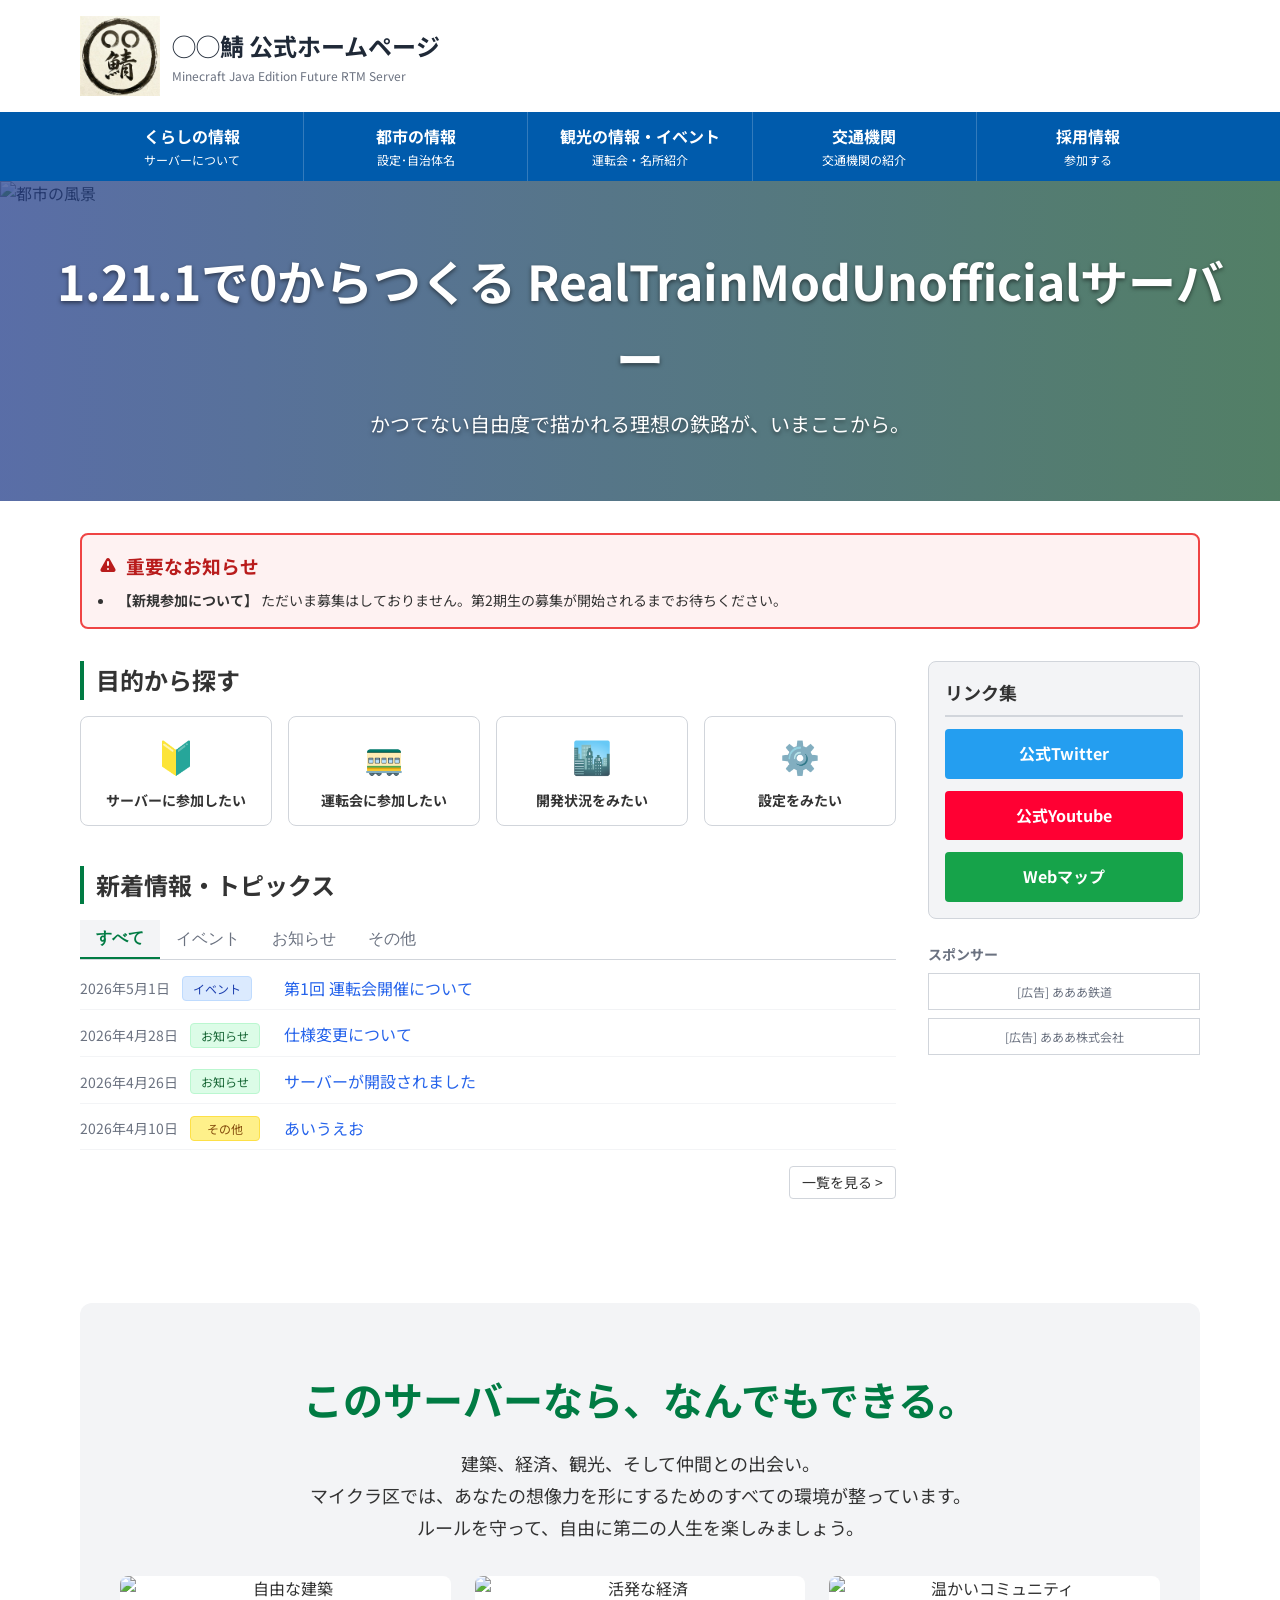
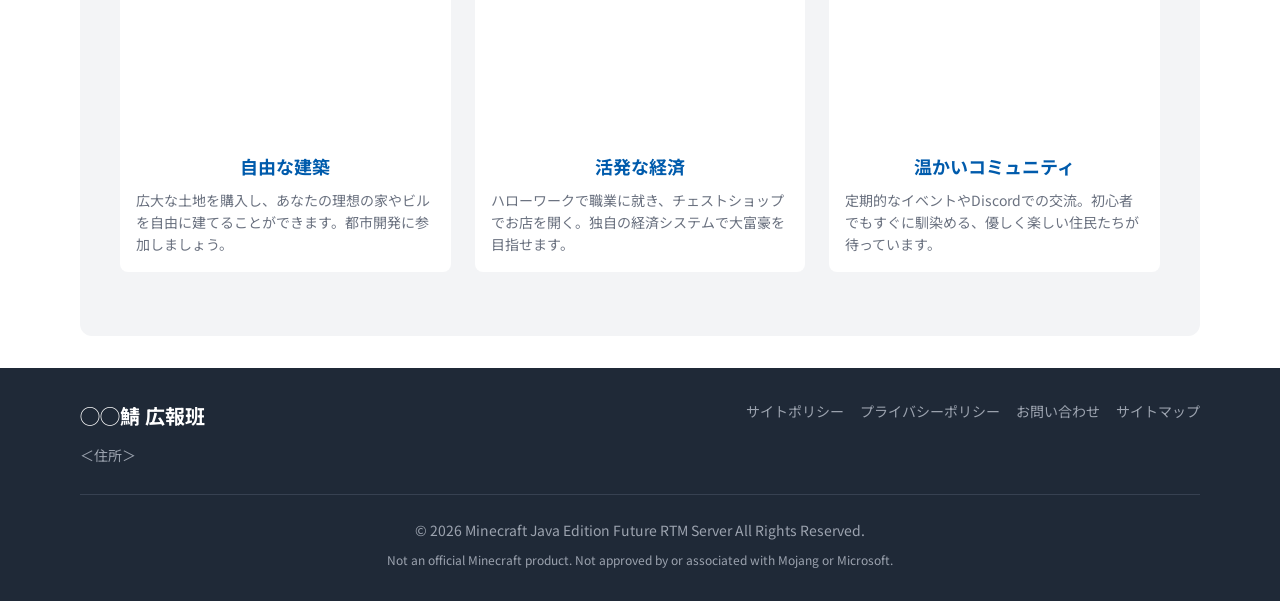
==== index.html @ 5d04a827 "テスト打ち上げ" ====
<!DOCTYPE html>

<!-- 本サイトは、Geminiにより作成されたものを大きく改変し作成しました。 -->

<html lang="ja">
    <head prefix="og: https://ogp.me/ns#">
        <meta charset="utf-8">

        <title>◯◯鯖 公式ホームページ</title>
        <meta name="author" content="◯◯鯖 広報班">
        <meta name="description" content="1.21.1で0からつくる、理想の鉄路。">
        <meta name="viewport" content="width=device-width, initial-scale=1, shrink-to-fit=no">
        <link rel="icon" href="img/favicon.jpg">

        <meta property="og:title" content="◯◯鯖 公式ホームページ">
        <meta property="og:description" content="1.21.1で0からつくる、理想の鉄路。">
        <meta property="og:url" content=""/>
        <meta property="og:image" content="/img/ogp.png">
        <meta property="og:type" content="website">
        <meta property="og:site_name" content="◯◯鯖 公式ホームページ">
        <meta name="twitter:card" content="summary_large_image">
        <meta name="twitter:site" content="@FutureRTMServer">
        
        <link rel="stylesheet" href="style.css">
        <link rel="preconnect" href="https://fonts.googleapis.com">
        <link rel="preconnect" href="https://fonts.gstatic.com" crossorigin>
        <link href="https://fonts.googleapis.com/css2?family=Noto+Sans+JP:wght@100..900&family=Noto+Sans:wght@500&family=Noto+Serif+JP:wght@200..900&family=Roboto:ital,wght@0,100..900;1,100..900&display=swap" rel="stylesheet">
    </head>

    <body>
        <header class="main-header">
            <div class="container main-header__inner">
                <div class="logo-area">
                    <img src="img/favicon.jpg">
                    <div class="logo-text">
                        <h1>◯◯鯖 公式ホームページ</h1>
                        <p>Minecraft Java Edition Future RTM Server</p>
                    </div>
                </div>
            </div>
        </header>

        <nav class="global-nav">
            <div class="container">
                <div class="mobile-menu-toggle" id="mobile-menu-btn">
                    <span>メニュー</span>
                    <svg class="menu-icon" xmlns="http://www.w3.org/2000/svg" fill="none" viewBox="0 0 24 24" stroke="currentColor">
                        <path stroke-linecap="round" stroke-linejoin="round" stroke-width="2" d="M4 6h16M4 12h16M4 18h16" />
                    </svg>
                </div>
                
                <ul class="nav-list" id="nav-menu">
                    <li class="nav-item">
                        <a href="#" class="nav-link">
                            くらしの情報
                            <span class="nav-subtext">サーバーについて</span>
                        </a>
                        <div class="dropdown-menu">
                            <a href="#">サーバーについて</a>
                            <a href="#">ルール・規約</a>
                        </div>
                    </li>

                    <li class="nav-item">
                        <a href="#" class="nav-link">
                            都市の情報
                            <span class="nav-subtext">設定･自治体名</span>
                        </a>
                        <div class="dropdown-menu">
                            <a href="#">都市情報</a>
                            <a href="#">自治体情報</a>
                        </div>
                    </li>

                    <li class="nav-item">
                        <a href="#" class="nav-link">
                            観光の情報・イベント
                            <span class="nav-subtext">運転会・名所紹介</span>
                        </a>
                        <div class="dropdown-menu">
                            <a href="#">運転会について</a>
                            <a href="#">名所紹介</a>
                        </div>
                    </li>

                    <li class="nav-item">
                        <a href="#" class="nav-link">
                            交通機関
                            <span class="nav-subtext">交通機関の紹介</span>
                        </a>
                        <div class="dropdown-menu">
                            <a href="#">～～鉄道</a>
                            <a href="#">～～バス</a>
                        </div>
                    </li>

                    <li class="nav-item">
                        <a href="#" class="nav-link">
                            採用情報
                            <span class="nav-subtext">参加する</span>
                        </a>
                        <div class="dropdown-menu">
                            <a href="#">参加条件・方法</a>
                            <a href="#">メンバー紹介</a>
                        </div>
                    </li>
                </ul>
            </div>
        </nav>

        <div class="hero">
            <div class="hero-overlay"></div>
            <img src="https://picsum.photos/1200/400?city" alt="都市の風景" class="hero-img">
            <div class="hero-content">
                <h2>1.21.1で0からつくる RealTrainModUnofficialサーバー</h2>
                <p>かつてない自由度で描かれる理想の鉄路が、いまここから。</p>
            </div>
        </div>

        <main class="main-content container">
            
            <div class="alert-box">
                <h3 class="alert-title">
                    <svg xmlns="http://www.w3.org/2000/svg" viewBox="0 0 20 20" fill="currentColor">
                        <path fill-rule="evenodd" d="M8.257 3.099c.765-1.36 2.722-1.36 3.486 0l5.58 9.92c.75 1.334-.213 2.98-1.742 2.98H4.42c-1.53 0-2.493-1.646-1.743-2.98l5.58-9.92zM11 13a1 1 0 11-2 0 1 1 0 012 0zm-1-8a1 1 0 00-1 1v3a1 1 0 002 0V6a1 1 0 00-1-1z" clip-rule="evenodd" />
                    </svg>
                    重要なお知らせ
                </h3>
                <ul class="alert-list">
                    <li><strong>【新規参加について】</strong> ただいま募集はしておりません。第2期生の募集が開始されるまでお待ちください。</li>
                </ul>
            </div>

            <div class="layout-grid">
                <div class="main-column">
                    
                    <h2 class="section-title">目的から探す</h2>
                    <div class="purpose-grid">
                        <a href="#" class="purpose-card hover-lift">
                            <span class="purpose-icon">🔰</span>
                            <span class="purpose-text">サーバーに参加したい</span>
                        </a>
                        <a href="#" class="purpose-card hover-lift">
                            <span class="purpose-icon">🚃</span>
                            <span class="purpose-text">運転会に参加したい</span>
                        </a>
                        <a href="#" class="purpose-card hover-lift">
                            <span class="purpose-icon">🏙️</span>
                            <span class="purpose-text">開発状況をみたい</span>
                        </a>
                        <a href="#" class="purpose-card hover-lift">
                            <span class="purpose-icon">⚙️</span>
                            <span class="purpose-text">設定をみたい</span>
                        </a>
                    </div>

                    <div class="news-section">
                        <h2 class="section-title">新着情報・トピックス</h2>
                        
                        <div class="tab-buttons">
                            <button class="tab-btn is-active filter-tab" data-target="all">すべて</button>
                            <button class="tab-btn filter-tab" data-target="event">イベント</button>
                            <button class="tab-btn filter-tab" data-target="notice">お知らせ</button>
                            <button class="tab-btn filter-tab" data-target="other">その他</button>
                        </div>
                        
                        <ul class="news-list" id="news-list">
                            <li class="news-item" data-category="event">
                                <div class="news-meta">
                                    <span class="news-date">2026年5月1日</span>
                                    <span class="news-badge badge-event">イベント</span>
                                </div>
                                <a href="#" class="news-link">第1回 運転会開催について</a>
                            </li>
                            <li class="news-item" data-category="notice">
                                <div class="news-meta">
                                    <span class="news-date">2026年4月28日</span>
                                    <span class="news-badge badge-notice">お知らせ</span>
                                </div>
                                <a href="#" class="news-link">仕様変更について</a>
                            </li>
                            <li class="news-item" data-category="notice">
                                <div class="news-meta">
                                    <span class="news-date">2026年4月26日</span>
                                    <span class="news-badge badge-notice">お知らせ</span>
                                </div>
                                <a href="#" class="news-link">サーバーが開設されました</a>
                            </li>
                            <li class="news-item" data-category="other">
                                <div class="news-meta">
                                    <span class="news-date">2026年4月10日</span>
                                    <span class="news-badge badge-other">その他</span>
                                </div>
                                <a href="#" class="news-link">あいうえお</a>
                            </li>
                        </ul>
                        <div class="news-more">
                            <a href="#" class="news-more-link">一覧を見る ></a>
                        </div>
                    </div>
                </div>

                <div class="side-column">
                    <div class="widget">
                        <h3 class="widget-title">リンク集</h3>
                        <div class="banner-list">
                            <a href="#" class="banner-link banner-twitter">公式Twitter</a>
                            <a href="#" class="banner-link banner-youtube">公式Youtube</a>
                            <a href="#" class="banner-link banner-map">Webマップ</a>
                        </div>
                    </div>

                    <div class="widget" style="background: none; border: none; padding: 0;">
                        <h3 style="font-size: 0.875rem; color: var(--text-light); margin-bottom: 8px;">スポンサー</h3>
                        <div class="ad-space">
                            <div class="ad-banner">[広告] あああ鉄道</div>
                            <div class="ad-banner">[広告] あああ株式会社</div>
                        </div>
                    </div>
                </div>
            </div>

            <section class="intro-section fade-up">
                <h2 class="intro-title">このサーバーなら、なんでもできる。</h2>
                <p class="intro-desc">
                    建築、経済、観光、そして仲間との出会い。<br>
                    マイクラ区では、あなたの想像力を形にするためのすべての環境が整っています。<br>
                    ルールを守って、自由に第二の人生を楽しみましょう。
                </p>
                <div class="intro-features">
                    <div class="intro-feature-card">
                        <img src="https://picsum.photos/400/300?building" alt="自由な建築" class="intro-feature-img">
                        <div class="intro-feature-content">
                            <h3 class="intro-feature-title">自由な建築</h3>
                            <p class="intro-feature-text">広大な土地を購入し、あなたの理想の家やビルを自由に建てることができます。都市開発に参加しましょう。</p>
                        </div>
                    </div>
                    <div class="intro-feature-card">
                        <img src="https://picsum.photos/400/300?business" alt="活発な経済" class="intro-feature-img">
                        <div class="intro-feature-content">
                            <h3 class="intro-feature-title">活発な経済</h3>
                            <p class="intro-feature-text">ハローワークで職業に就き、チェストショップでお店を開く。独自の経済システムで大富豪を目指せます。</p>
                        </div>
                    </div>
                    <div class="intro-feature-card">
                        <img src="https://picsum.photos/400/300?people" alt="温かいコミュニティ" class="intro-feature-img">
                        <div class="intro-feature-content">
                            <h3 class="intro-feature-title">温かいコミュニティ</h3>
                            <p class="intro-feature-text">定期的なイベントやDiscordでの交流。初心者でもすぐに馴染める、優しく楽しい住民たちが待っています。</p>
                        </div>
                    </div>
                </div>
            </section>
        </main>

        <footer class="site-footer">
            <div class="container">
                <div class="footer-top">
                    <div class="footer-info">
                        <div class="footer-logo">
                            <h2 style="font-size: 1.25rem;">◯◯鯖 広報班</h2>
                        </div>
                        <p>＜住所＞</p>
                    </div>
                    <div class="footer-links">
                        <a href="#">サイトポリシー</a>
                        <a href="#">プライバシーポリシー</a>
                        <a href="#">お問い合わせ</a>
                        <a href="#">サイトマップ</a>
                    </div>
                </div>
                <div class="footer-bottom">
                    <p>&copy; 2026 Minecraft Java Edition Future RTM Server All Rights Reserved.</p>
                    <p class="footer-disclaimer">Not an official Minecraft product. Not approved by or associated with Mojang or Microsoft.</p>
                </div>
            </div>
        </footer>

        <script src="script.js"></script>
    </body>
</html>
---- style.css ----
:root {
    --primary-color: #007b43;
    --primary-hover: #005c32;
    --secondary-color: #005bac;
    --secondary-hover: #004585;
    --accent-color: #f39800;
    
    --text-main: #333333;
    --text-light: #6b7280;
    --text-white: #ffffff;
    
    --bg-body: #ffffff;
    --bg-light: #f3f4f6;
    --border-color: #d1d5db;
}

* {
    margin: 0;
    padding: 0;
    box-sizing: border-box;
}

body {
    font-family: "Noto Sans JP", sans-serif;
    color: var(--text-main);
    background-color: var(--bg-body);
    line-height: 1.6;
    display: flex;
    flex-direction: column;
    min-height: 100vh;
}

a {
    text-decoration: none;
    color: inherit;
}

ul {
    list-style: none;
}

img {
    max-width: 100%;
    height: auto;
    display: block;
}

.container {
    width: 100%;
    max-width: 1200px;
    margin: 0 auto;
    padding: 0 24px; 
}

.hover-lift {
    transition: transform 0.2s ease;
}

.hover-lift:hover {
    transform: translateY(-3px);
}

.top-bar {
    background-color: var(--bg-light);
    border-bottom: 1px solid var(--border-color);
    padding: 4px 0;
    font-size: 0.875rem;
}

.top-bar .container {
    display: flex;
    justify-content: space-between;
    align-items: center;
}

.main-header {
    padding: 16px 0;
}

.main-header .container {
    display: flex;
    justify-content: space-between;
    align-items: center;
    flex-wrap: wrap;
    gap: 16px;
}

.logo-area {
    display: flex;
    align-items: center;
    gap: 12px;
}

.logo-area img {
    max-width: 80px;
}

.logo-text h1 {
    font-size: 1.5rem;
    color: #1f2937;
}

.logo-text p {
    font-size: 0.75rem;
    color: var(--text-light);
}

.global-nav {
    background-color: var(--secondary-color);
    color: white;
    position: sticky;
    top: 0;
    z-index: 50;
}

.mobile-menu-toggle {
    padding: 12px 0;
    display: flex;
    justify-content: space-between;
    align-items: center;
    cursor: pointer;
}

.menu-icon {
    width: 24px;
    height: 24px;
}

.nav-list {
    display: none;
    flex-direction: column;
    width: 100%;
}

.nav-list.is-open {
    display: flex;
}

.nav-item {
    position: relative;
    border-bottom: 1px solid rgba(255,255,255,0.2);
}

.nav-link {
    display: block;
    padding: 12px 16px;
    font-weight: bold;
    text-align: center;
    transition: background-color 0.2s;
}

.nav-link:hover {
    background-color: var(--secondary-hover);
}

.nav-subtext {
    display: block;
    font-size: 0.75rem;
    font-weight: normal;
}

.dropdown-menu {
    display: none;
    background-color: #1e3a8a;
}

.dropdown-menu a {
    display: block;
    padding: 12px 32px;
    font-size: 0.875rem;
    border-top: 1px solid rgba(255,255,255,0.1);
}

.nav-item.is-active .dropdown-menu {
    display: block;
}

.hero {
    position: relative;
    height: 250px;
    background-color: #e5e7eb;
    display: flex;
    align-items: center;
    justify-content: center;
    overflow: hidden;
}

.hero-overlay {
    position: absolute;
    top: 0; left: 0; right: 0; bottom: 0;
    background: linear-gradient(to right, rgba(30,58,138,0.7), rgba(20,83,45,0.7));
    z-index: 10;
}

.hero-img {
    position: absolute;
    top: 0; left: 0;
    width: 100%; height: 100%;
    object-fit: cover;
    filter: grayscale(30%);
}

.hero-content {
    position: relative;
    z-index: 20;
    text-align: center;
    color: white;
    padding: 0 24px;
    text-shadow: 0 2px 4px rgba(0,0,0,0.5);
}

.hero-content h2 {
    font-size: 1.75rem;
    margin-bottom: 12px;
}

.hero-content p {
    font-size: 1rem;
}

.main-content {
    flex-grow: 1;
    padding: 32px 0;
}

.layout-grid {
    display: flex;
    flex-direction: column;
    gap: 32px;
}

.main-column {
    width: 100%;
}

.side-column {
    width: 100%;
    display: flex;
    flex-direction: column;
    gap: 24px;
}

.section-title {
    font-size: 1.5rem;
    font-weight: bold;
    border-left: 4px solid var(--primary-color);
    padding-left: 12px;
    margin-bottom: 16px;
}

.alert-box {
    border: 2px solid #ef4444;
    background-color: #fef2f2;
    border-radius: 8px;
    padding: 16px;
    margin: 32px 0;
}

.alert-title {
    color: #b91c1c;
    font-weight: bold;
    display: flex;
    align-items: center;
    margin-bottom: 8px;
}
.alert-title svg {
    width: 20px;
    height: 20px;
    margin-right: 8px;
}
.alert-list {
    list-style: disc inside;
    font-size: 0.875rem;
}

.purpose-grid {
    display: grid;
    grid-template-columns: repeat(2, 1fr);
    gap: 16px;
    margin-bottom: 40px;
}

.purpose-card {
    background-color: white;
    border: 1px solid var(--border-color);
    border-radius: 8px;
    padding: 16px;
    text-align: center;
    display: flex;
    flex-direction: column;
    align-items: center;
    justify-content: center;
    height: 110px;
}

.purpose-icon {
    font-size: 2rem;
    margin-bottom: 8px;
}

.purpose-text {
    font-size: 0.875rem;
    font-weight: bold;
}

.news-section {
    margin-bottom: 40px;
}

.tab-buttons {
    display: flex;
    border-bottom: 1px solid var(--border-color);
    margin-bottom: 16px;
    overflow-x: auto;
    white-space: nowrap;
}

.tab-btn {
    background: none;
    border: none;
    padding: 8px 16px;
    color: var(--text-light);
    cursor: pointer;
    font-size: 1rem;
}

.tab-btn:hover {
    color: var(--text-main);
}

.tab-btn.is-active {
    color: var(--primary-color);
    font-weight: bold;
    border-bottom: 2px solid var(--primary-color);
    background-color: var(--bg-light);
}

.news-list {
    display: flex;
    flex-direction: column;
    gap: 12px;
}

.news-item {
    display: flex;
    flex-direction: column;
    border-bottom: 1px solid #f3f4f6;
    padding-bottom: 8px;
}

.news-meta {
    display: flex;
    align-items: center;
    margin-bottom: 4px;
}

.news-date {
    font-size: 0.875rem;
    color: var(--text-light);
    margin-right: 12px;
}

.news-badge {
    font-size: 0.75rem;
    padding: 2px 8px;
    border-radius: 4px;
    border: 1px solid;
    width: 70px;
    text-align: center;
}

.badge-event { background-color: #dbeafe; color: #1e40af; border-color: #bfdbfe; }
.badge-notice { background-color: #dcfce7; color: #166534; border-color: #bbf7d0; }
.badge-other { background-color: #fef08a; color: #854d0e; border-color: #fde047; }

.news-link {
    color: #2563eb;
}

.news-link:hover {
    text-decoration: underline;
}

.news-more {
    text-align: right;
    margin-top: 16px;
}

.news-more-link {
    display: inline-flex;
    align-items: center;
    font-size: 0.875rem;
    border: 1px solid var(--border-color);
    padding: 4px 12px;
    border-radius: 4px;
}

.widget {
    background-color: var(--bg-light);
    border: 1px solid var(--border-color);
    border-radius: 8px;
    padding: 16px;
}
.widget-title {
    font-size: 1.125rem;
    font-weight: bold;
    border-bottom: 2px solid var(--border-color);
    padding-bottom: 8px;
    margin-bottom: 12px;
}

.banner-list {
    display: flex;
    flex-direction: column;
    gap: 12px;
}

.banner-link {
    display: flex;
    align-items: center;
    justify-content: center;
    padding: 12px;
    border-radius: 4px;
    font-weight: bold;
    color: white;
    transition: opacity 0.2s;
}

.banner-link:hover { opacity: 0.8; }
.banner-twitter { background-color: #249ef0; }
.banner-map { background-color: #16a34a; }
.banner-youtube { background-color: #f03; }

.ad-space {
    display: flex;
    flex-direction: column;
    gap: 8px;
}

.ad-banner {
    background-color: white;
    border: 1px solid var(--border-color);
    padding: 8px;
    text-align: center;
    font-size: 0.75rem;
    color: var(--text-light);
}

.intro-section {
    margin-top: 64px;
    margin-bottom: 32px;
    padding: 48px 24px;
    background-color: var(--bg-light);
    border-radius: 12px;
    text-align: center;
}

.intro-title {
    font-size: 2rem;
    font-weight: bold;
    color: var(--primary-color);
    margin-bottom: 16px;
}

.intro-desc {
    font-size: 1rem;
    color: var(--text-main);
    margin-bottom: 32px;
    line-height: 1.8;
}

.intro-features {
    display: grid;
    grid-template-columns: 1fr;
    gap: 24px;
}

.intro-feature-card {
    background-color: white;
    border-radius: 8px;
    overflow: hidden;
}

.intro-feature-img {
    width: 100%;
    height: 160px;
    object-fit: cover;
}

.intro-feature-content {
    padding: 16px;
}

.intro-feature-title {
    font-size: 1.125rem;
    font-weight: bold;
    margin-bottom: 8px;
    color: var(--secondary-color);
}

.intro-feature-text {
    font-size: 0.875rem;
    color: var(--text-light);
    text-align: left;
}

.fade-up {
    opacity: 0;
    transform: translateY(40px);
    transition: opacity 0.8s ease-out, transform 0.8s ease-out;
}
.fade-up.is-visible {
    opacity: 1;
    transform: translateY(0);
}

.site-footer {
    background-color: #1f2937;
    color: white;
    padding: 32px 0;
    margin-top: auto; /* 画面下部に押しやる */
}

.footer-top {
    display: flex;
    flex-direction: column;
    gap: 24px;
    margin-bottom: 24px;
}

.footer-logo {
    display: flex;
    align-items: center;
    gap: 8px;
    margin-bottom: 12px;
}

.footer-info p {
    color: #9ca3af;
    font-size: 0.875rem;
    margin-bottom: 4px;
}

.footer-links {
    display: flex;
    flex-wrap: wrap;
    gap: 16px;
    font-size: 0.875rem;
    color: #9ca3af;
}

.footer-links a:hover {
    color: white;
}

.footer-bottom {
    border-top: 1px solid #374151;
    padding-top: 24px;
    text-align: center;
    color: #9ca3af;
    font-size: 0.875rem;
}

.footer-disclaimer {
    font-size: 0.75rem;
    margin-top: 8px;
}

@media (min-width: 768px) {
    .container {
        padding: 0 40px;
    }

    .accessibility-tools {
        display: flex;
    }

    .search-area {
        width: auto;
    }
    
    .mobile-menu-toggle {
        display: none;
    }

    .nav-list {
        display: flex;
        flex-direction: row;
    }

    .nav-item {
        flex: 1;
        border-bottom: none;
        border-right: 1px solid rgba(255,255,255,0.2);
    }

    .nav-item:last-child {
        border-right: none;
    }
    
    .dropdown-menu {
        position: absolute;
        top: 100%;
        left: 0;
        width: 220px;
        background-color: white;
        color: var(--text-main);
        border-top: 4px solid var(--primary-color);
    }

    .dropdown-menu a {
        border-top: none;
        border-bottom: 1px solid var(--border-color);
        padding: 12px 16px;
    }

    .dropdown-menu a:hover {
        background-color: var(--bg-light);
        color: var(--primary-color);
    }
    
    .nav-item:last-child .dropdown-menu {
        left: auto;
        right: 0;
    }
    
    .nav-item:hover .dropdown-menu {
        display: block;
    }
    
    .nav-item.is-active .dropdown-menu {
        display: none;
    }

    .nav-item:hover.is-active .dropdown-menu,
    .nav-item:hover .dropdown-menu {
        display: block;
    }

    .hero {
        height: 320px;
    }

    .hero-content {
        padding: 0 40px;
    }

    .hero-content h2 {
        font-size: 3rem;
    }

    .hero-content p {
        font-size: 1.25rem;
    }

    .layout-grid {
        flex-direction: row;
    }

    .main-column {
        width: 75%;
    }

    .side-column {
        width: 25%;
    }

    .purpose-grid {
        grid-template-columns: repeat(4, 1fr);
    }

    .pickup-grid {
        grid-template-columns: repeat(2, 1fr);
    }

    .news-item {
        flex-direction: row;
        align-items: center;
    }

    .news-meta {
        width: 25%;
        margin-bottom: 0;
        flex-shrink: 0;
    }

    .intro-section {
        padding: 64px 40px;
    }

    .intro-title {
        font-size: 2.5rem;
    }

    .intro-desc {
        font-size: 1.125rem;
    }

    .intro-features {
        grid-template-columns: repeat(3, 1fr);
    }
    
    .footer-top {
        flex-direction: row;
        justify-content: space-between;
    }
}
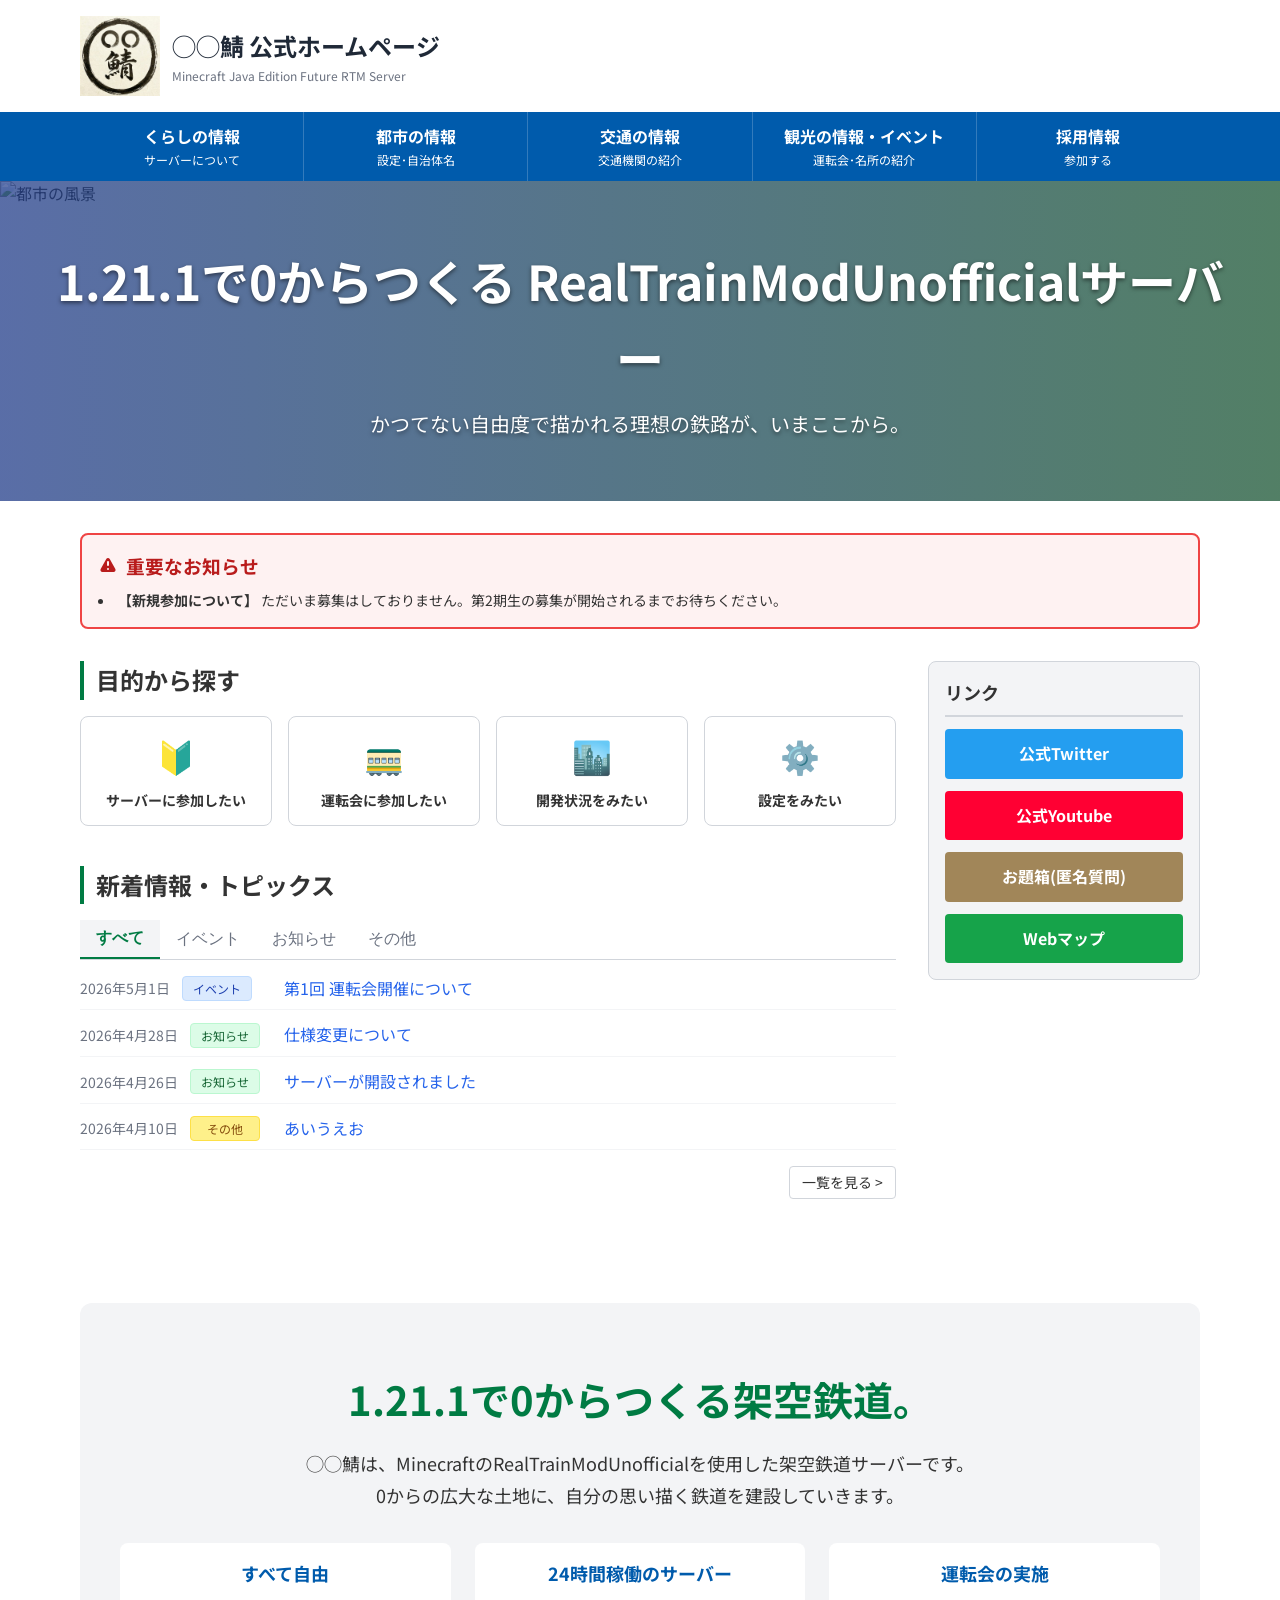
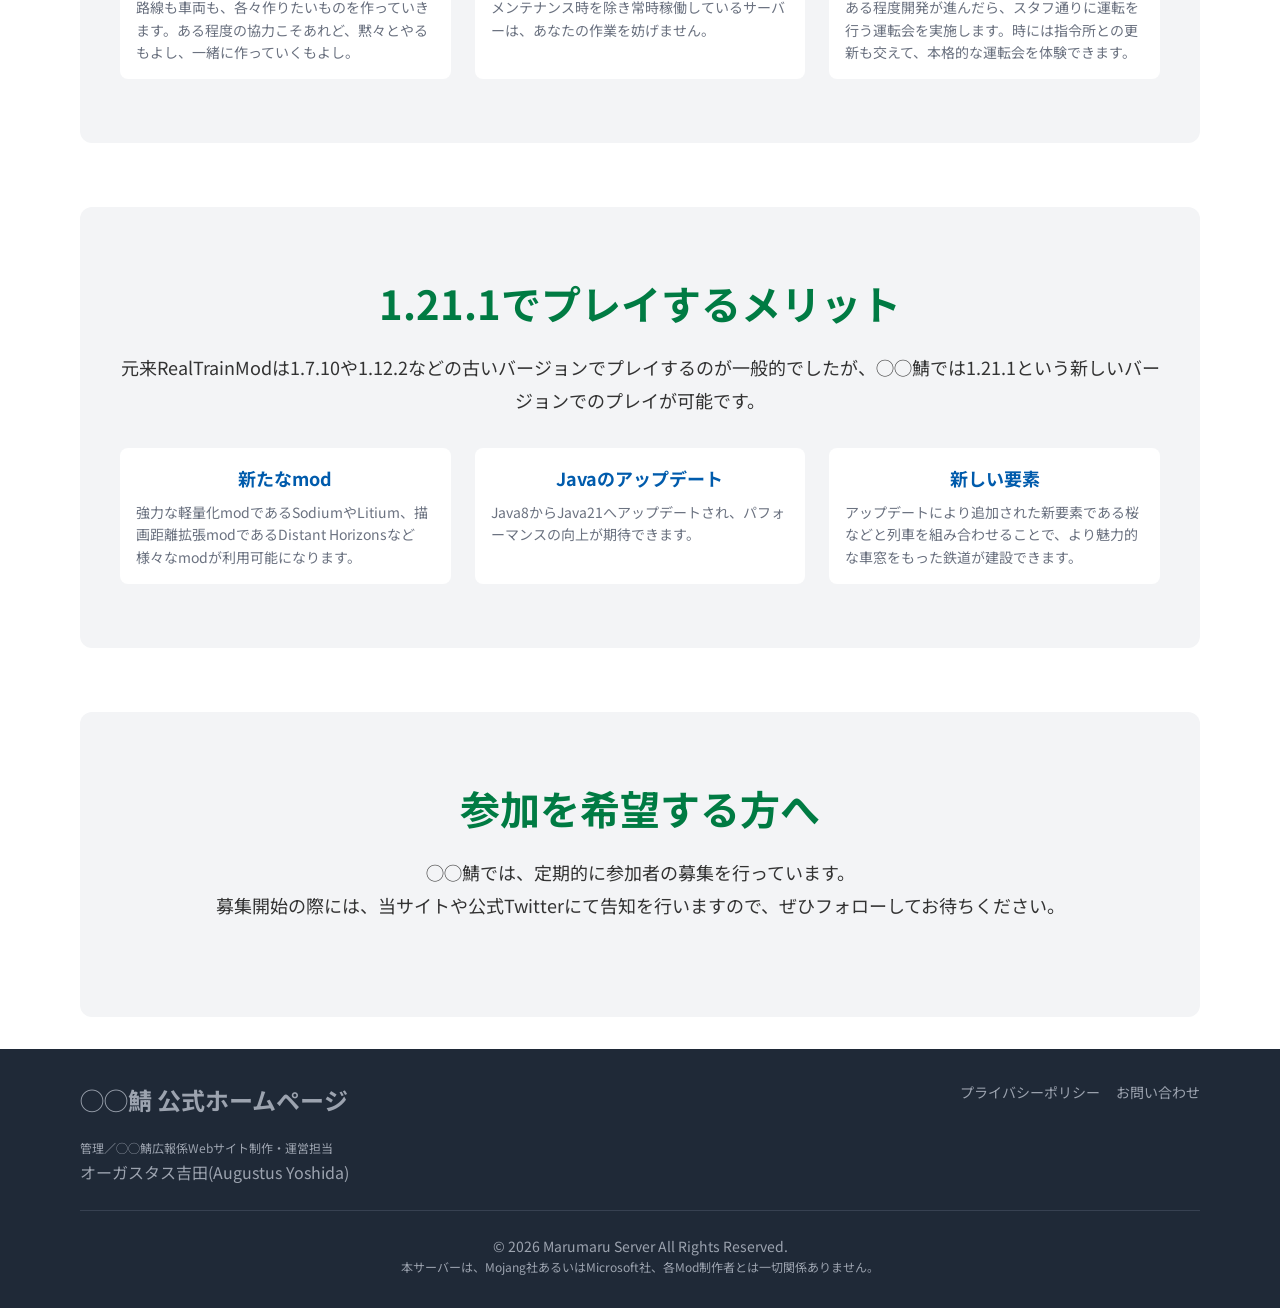
==== commit d0595b3d: "テストアップロード" ====
--- a/index.html
+++ b/index.html
@@ -6,107 +6,29 @@
     <head prefix="og: https://ogp.me/ns#">
         <meta charset="utf-8">
 
-        <title>◯◯鯖 公式ホームページ</title>
-        <meta name="author" content="◯◯鯖 広報班">
+        <title>◯◯鯖 | ホーム</title>
+        <meta name="author" content="◯◯鯖 広報係">
         <meta name="description" content="1.21.1で0からつくる、理想の鉄路。">
         <meta name="viewport" content="width=device-width, initial-scale=1, shrink-to-fit=no">
-        <link rel="icon" href="img/favicon.jpg">
+        <link rel="icon" href="/img/favicon.jpg">
 
-        <meta property="og:title" content="◯◯鯖 公式ホームページ">
+        <meta property="og:title" content="◯◯鯖 | ホーム">
         <meta property="og:description" content="1.21.1で0からつくる、理想の鉄路。">
         <meta property="og:url" content=""/>
         <meta property="og:image" content="/img/ogp.png">
         <meta property="og:type" content="website">
-        <meta property="og:site_name" content="◯◯鯖 公式ホームページ">
+        <meta property="og:site_name" content="◯◯鯖 | ホーム">
         <meta name="twitter:card" content="summary_large_image">
         <meta name="twitter:site" content="@FutureRTMServer">
         
-        <link rel="stylesheet" href="style.css">
+        <link rel="stylesheet" href="/style.css">
         <link rel="preconnect" href="https://fonts.googleapis.com">
         <link rel="preconnect" href="https://fonts.gstatic.com" crossorigin>
         <link href="https://fonts.googleapis.com/css2?family=Noto+Sans+JP:wght@100..900&family=Noto+Sans:wght@500&family=Noto+Serif+JP:wght@200..900&family=Roboto:ital,wght@0,100..900;1,100..900&display=swap" rel="stylesheet">
     </head>
 
     <body>
-        <header class="main-header">
-            <div class="container main-header__inner">
-                <div class="logo-area">
-                    <img src="img/favicon.jpg">
-                    <div class="logo-text">
-                        <h1>◯◯鯖 公式ホームページ</h1>
-                        <p>Minecraft Java Edition Future RTM Server</p>
-                    </div>
-                </div>
-            </div>
-        </header>
-
-        <nav class="global-nav">
-            <div class="container">
-                <div class="mobile-menu-toggle" id="mobile-menu-btn">
-                    <span>メニュー</span>
-                    <svg class="menu-icon" xmlns="http://www.w3.org/2000/svg" fill="none" viewBox="0 0 24 24" stroke="currentColor">
-                        <path stroke-linecap="round" stroke-linejoin="round" stroke-width="2" d="M4 6h16M4 12h16M4 18h16" />
-                    </svg>
-                </div>
-                
-                <ul class="nav-list" id="nav-menu">
-                    <li class="nav-item">
-                        <a href="#" class="nav-link">
-                            くらしの情報
-                            <span class="nav-subtext">サーバーについて</span>
-                        </a>
-                        <div class="dropdown-menu">
-                            <a href="#">サーバーについて</a>
-                            <a href="#">ルール・規約</a>
-                        </div>
-                    </li>
-
-                    <li class="nav-item">
-                        <a href="#" class="nav-link">
-                            都市の情報
-                            <span class="nav-subtext">設定･自治体名</span>
-                        </a>
-                        <div class="dropdown-menu">
-                            <a href="#">都市情報</a>
-                            <a href="#">自治体情報</a>
-                        </div>
-                    </li>
-
-                    <li class="nav-item">
-                        <a href="#" class="nav-link">
-                            観光の情報・イベント
-                            <span class="nav-subtext">運転会・名所紹介</span>
-                        </a>
-                        <div class="dropdown-menu">
-                            <a href="#">運転会について</a>
-                            <a href="#">名所紹介</a>
-                        </div>
-                    </li>
-
-                    <li class="nav-item">
-                        <a href="#" class="nav-link">
-                            交通機関
-                            <span class="nav-subtext">交通機関の紹介</span>
-                        </a>
-                        <div class="dropdown-menu">
-                            <a href="#">～～鉄道</a>
-                            <a href="#">～～バス</a>
-                        </div>
-                    </li>
-
-                    <li class="nav-item">
-                        <a href="#" class="nav-link">
-                            採用情報
-                            <span class="nav-subtext">参加する</span>
-                        </a>
-                        <div class="dropdown-menu">
-                            <a href="#">参加条件・方法</a>
-                            <a href="#">メンバー紹介</a>
-                        </div>
-                    </li>
-                </ul>
-            </div>
-        </nav>
+        <div id="header-placeholder"></div>
 
         <div class="hero">
             <div class="hero-overlay"></div>
@@ -200,82 +122,75 @@
                     </div>
                 </div>
 
-                <div class="side-column">
-                    <div class="widget">
-                        <h3 class="widget-title">リンク集</h3>
-                        <div class="banner-list">
-                            <a href="#" class="banner-link banner-twitter">公式Twitter</a>
-                            <a href="#" class="banner-link banner-youtube">公式Youtube</a>
-                            <a href="#" class="banner-link banner-map">Webマップ</a>
-                        </div>
-                    </div>
-
-                    <div class="widget" style="background: none; border: none; padding: 0;">
-                        <h3 style="font-size: 0.875rem; color: var(--text-light); margin-bottom: 8px;">スポンサー</h3>
-                        <div class="ad-space">
-                            <div class="ad-banner">[広告] あああ鉄道</div>
-                            <div class="ad-banner">[広告] あああ株式会社</div>
-                        </div>
-                    </div>
-                </div>
+                <div id="sidebar-placeholder" class="side-column"></div>
             </div>
 
             <section class="intro-section fade-up">
-                <h2 class="intro-title">このサーバーなら、なんでもできる。</h2>
-                <p class="intro-desc">
-                    建築、経済、観光、そして仲間との出会い。<br>
-                    マイクラ区では、あなたの想像力を形にするためのすべての環境が整っています。<br>
-                    ルールを守って、自由に第二の人生を楽しみましょう。
-                </p>
+                <h2 class="intro-title">1.21.1で0からつくる架空鉄道。</h2>
+                <p class="intro-desc">◯◯鯖は、MinecraftのRealTrainModUnofficialを使用した架空鉄道サーバーです。<br>0からの広大な土地に、自分の思い描く鉄道を建設していきます。</p>
                 <div class="intro-features">
                     <div class="intro-feature-card">
-                        <img src="https://picsum.photos/400/300?building" alt="自由な建築" class="intro-feature-img">
+                        <!--<img src="https://picsum.photos/400/300?building" alt="自由な建築" class="intro-feature-img">-->
                         <div class="intro-feature-content">
-                            <h3 class="intro-feature-title">自由な建築</h3>
-                            <p class="intro-feature-text">広大な土地を購入し、あなたの理想の家やビルを自由に建てることができます。都市開発に参加しましょう。</p>
+                            <h3 class="intro-feature-title">すべて自由</h3>
+                            <p class="intro-feature-text">路線も車両も、各々作りたいものを作っていきます。ある程度の協力こそあれど、黙々とやるもよし、一緒に作っていくもよし。</p>
                         </div>
                     </div>
                     <div class="intro-feature-card">
-                        <img src="https://picsum.photos/400/300?business" alt="活発な経済" class="intro-feature-img">
+                        <!--<img src="https://picsum.photos/400/300?business" alt="サーバー" class="intro-feature-img">-->
                         <div class="intro-feature-content">
-                            <h3 class="intro-feature-title">活発な経済</h3>
-                            <p class="intro-feature-text">ハローワークで職業に就き、チェストショップでお店を開く。独自の経済システムで大富豪を目指せます。</p>
+                            <h3 class="intro-feature-title">24時間稼働のサーバー</h3>
+                            <p class="intro-feature-text">メンテナンス時を除き常時稼働しているサーバーは、あなたの作業を妨げません。</p>
                         </div>
                     </div>
                     <div class="intro-feature-card">
-                        <img src="https://picsum.photos/400/300?people" alt="温かいコミュニティ" class="intro-feature-img">
+                        <!--<img src="https://picsum.photos/400/300?people" alt="運転会の様子" class="intro-feature-img">-->
                         <div class="intro-feature-content">
-                            <h3 class="intro-feature-title">温かいコミュニティ</h3>
-                            <p class="intro-feature-text">定期的なイベントやDiscordでの交流。初心者でもすぐに馴染める、優しく楽しい住民たちが待っています。</p>
+                            <h3 class="intro-feature-title">運転会の実施</h3>
+                            <p class="intro-feature-text">ある程度開発が進んだら、スタフ通りに運転を行う運転会を実施します。時には指令所との更新も交えて、本格的な運転会を体験できます。</p>
                         </div>
                     </div>
                 </div>
             </section>
+
+            <section class="intro-section fade-up">
+                <h2 class="intro-title">1.21.1でプレイするメリット</h2>
+                <p class="intro-desc">元来RealTrainModは1.7.10や1.12.2などの古いバージョンでプレイするのが一般的でしたが、◯◯鯖では1.21.1という新しいバージョンでのプレイが可能です。</p>
+                <div class="intro-features">
+                    <div class="intro-feature-card">
+                        <!--<img src="https://picsum.photos/400/300?building" alt="自由な建築" class="intro-feature-img">-->
+                        <div class="intro-feature-content">
+                            <h3 class="intro-feature-title">新たなmod</h3>
+                            <p class="intro-feature-text">強力な軽量化modであるSodiumやLitium、描画距離拡張modであるDistant Horizonsなど様々なmodが利用可能になります。
+                            </p>
+                        </div>
+                    </div>
+                    <div class="intro-feature-card">
+                        <!--<img src="https://picsum.photos/400/300?business" alt="サーバー" class="intro-feature-img">-->
+                        <div class="intro-feature-content">
+                            <h3 class="intro-feature-title">Javaのアップデート</h3>
+                            <p class="intro-feature-text">Java8からJava21へアップデートされ、パフォーマンスの向上が期待できます。</p>
+                        </div>
+                    </div>
+                    <div class="intro-feature-card">
+                        <!--<img src="https://picsum.photos/400/300?people" alt="運転会の様子" class="intro-feature-img">-->
+                        <div class="intro-feature-content">
+                            <h3 class="intro-feature-title">新しい要素</h3>
+                            <p class="intro-feature-text">アップデートにより追加された新要素である桜などと列車を組み合わせることで、より魅力的な車窓をもった鉄道が建設できます。</p>
+                        </div>
+                    </div>
+                </div>
+            </section>
+
+            <section class="intro-section fade-up">
+                <h2 class="intro-title">参加を希望する方へ</h2>
+                <p class="intro-desc">
+                    ◯◯鯖では、定期的に参加者の募集を行っています。<br>募集開始の際には、当サイトや公式Twitterにて告知を行いますので、ぜひフォローしてお待ちください。
+                </p>
+            </section>
         </main>
 
-        <footer class="site-footer">
-            <div class="container">
-                <div class="footer-top">
-                    <div class="footer-info">
-                        <div class="footer-logo">
-                            <h2 style="font-size: 1.25rem;">◯◯鯖 広報班</h2>
-                        </div>
-                        <p>＜住所＞</p>
-                    </div>
-                    <div class="footer-links">
-                        <a href="#">サイトポリシー</a>
-                        <a href="#">プライバシーポリシー</a>
-                        <a href="#">お問い合わせ</a>
-                        <a href="#">サイトマップ</a>
-                    </div>
-                </div>
-                <div class="footer-bottom">
-                    <p>&copy; 2026 Minecraft Java Edition Future RTM Server All Rights Reserved.</p>
-                    <p class="footer-disclaimer">Not an official Minecraft product. Not approved by or associated with Mojang or Microsoft.</p>
-                </div>
-            </div>
-        </footer>
-
+        <div id="footer-placeholder"></div>
         <script src="script.js"></script>
     </body>
 </html>
--- a/style.css
+++ b/style.css
@@ -430,6 +430,7 @@
 .banner-twitter { background-color: #249ef0; }
 .banner-map { background-color: #16a34a; }
 .banner-youtube { background-color: #f03; }
+.banner-odaibako { background-color: #a18659; }
 
 .ad-space {
     display: flex;
@@ -514,11 +515,11 @@
     transform: translateY(0);
 }
 
-.site-footer {
+footer {
     background-color: #1f2937;
-    color: white;
+    color: #9ca3af;;
     padding: 32px 0;
-    margin-top: auto; /* 画面下部に押しやる */
+    margin-top: auto;
 }
 
 .footer-top {
@@ -528,17 +529,8 @@
     margin-bottom: 24px;
 }
 
-.footer-logo {
-    display: flex;
-    align-items: center;
-    gap: 8px;
-    margin-bottom: 12px;
-}
-
-.footer-info p {
-    color: #9ca3af;
-    font-size: 0.875rem;
-    margin-bottom: 4px;
+.footer-info h2{
+    padding-bottom: 15px;
 }
 
 .footer-links {
@@ -563,7 +555,6 @@
 
 .footer-disclaimer {
     font-size: 0.75rem;
-    margin-top: 8px;
 }
 
 @media (min-width: 768px) {
@@ -655,14 +646,18 @@
 
     .layout-grid {
         flex-direction: row;
+        align-items: flex-start;
     }
 
     .main-column {
-        width: 75%;
+        width: auto;
+        flex: 3;
     }
 
     .side-column {
-        width: 25%;
+        width: auto;
+        flex: 1;
+        min-width: 200px;
     }
 
     .purpose-grid {
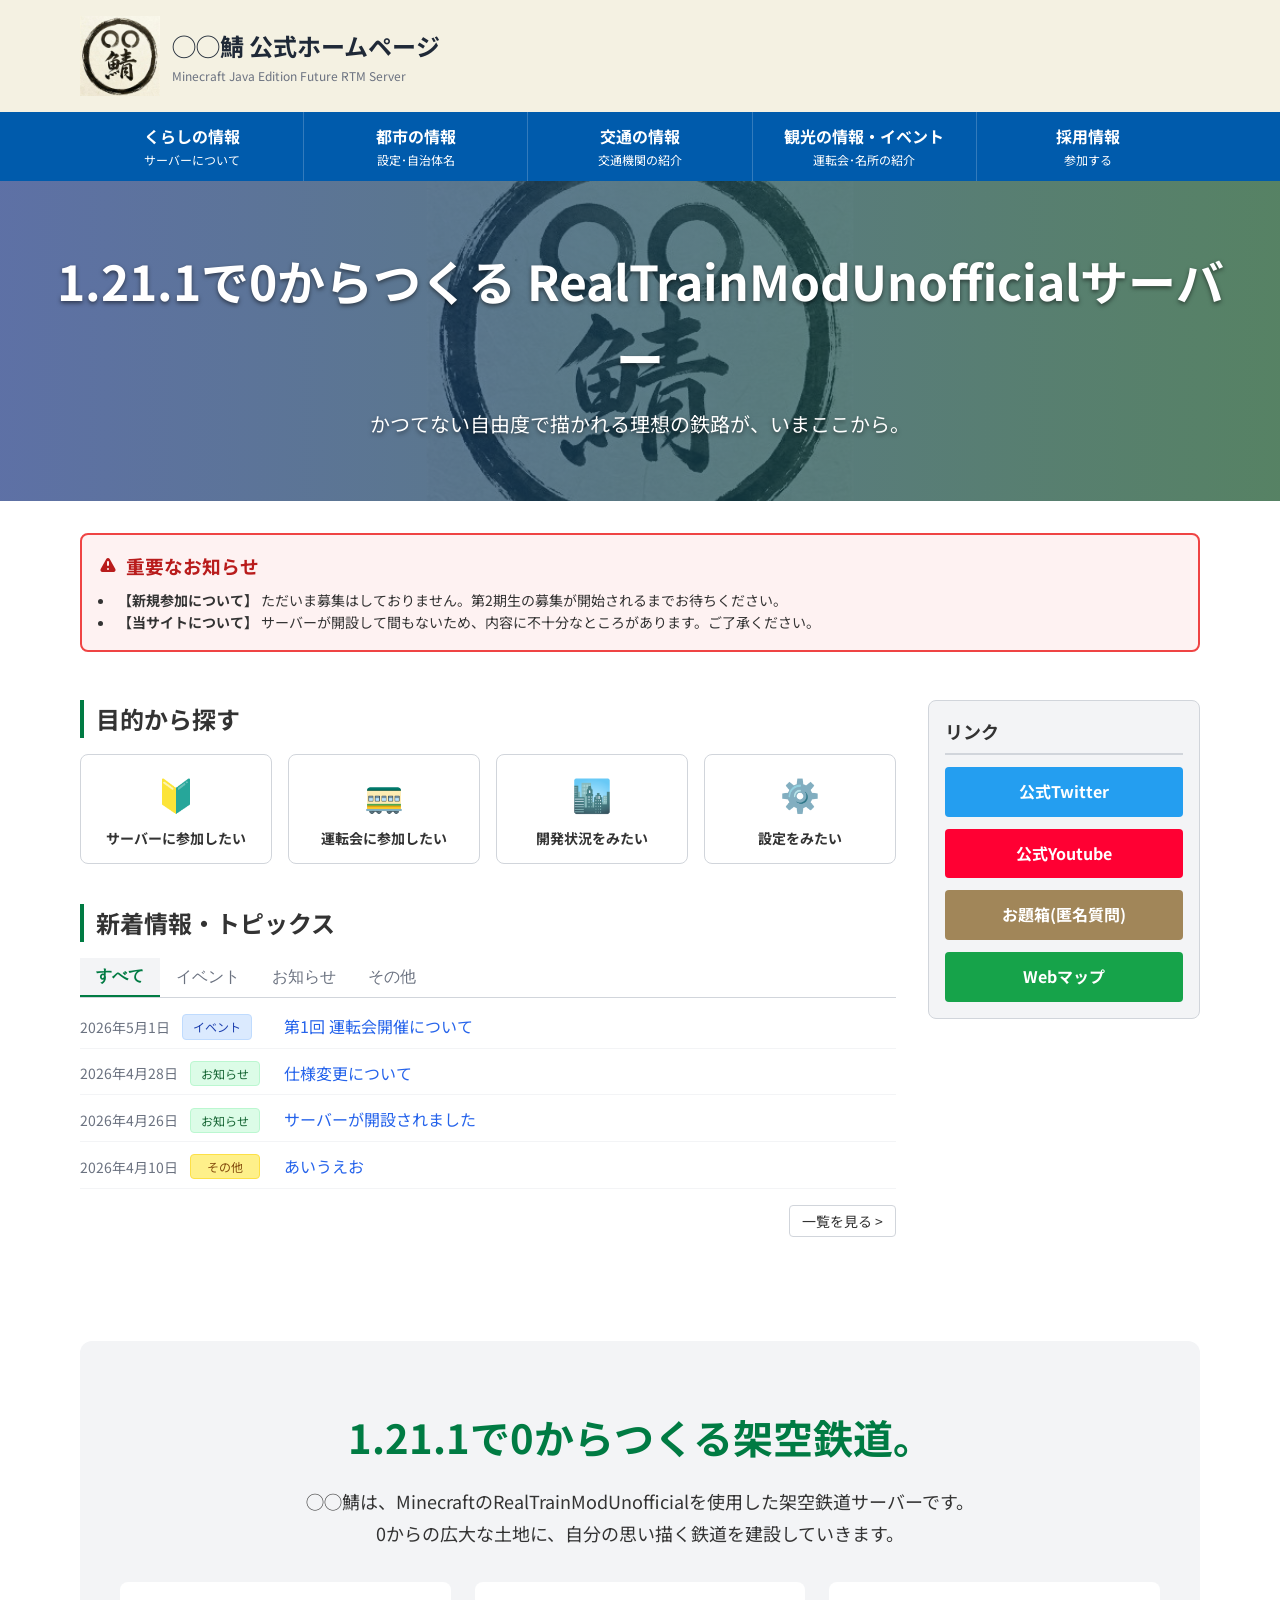
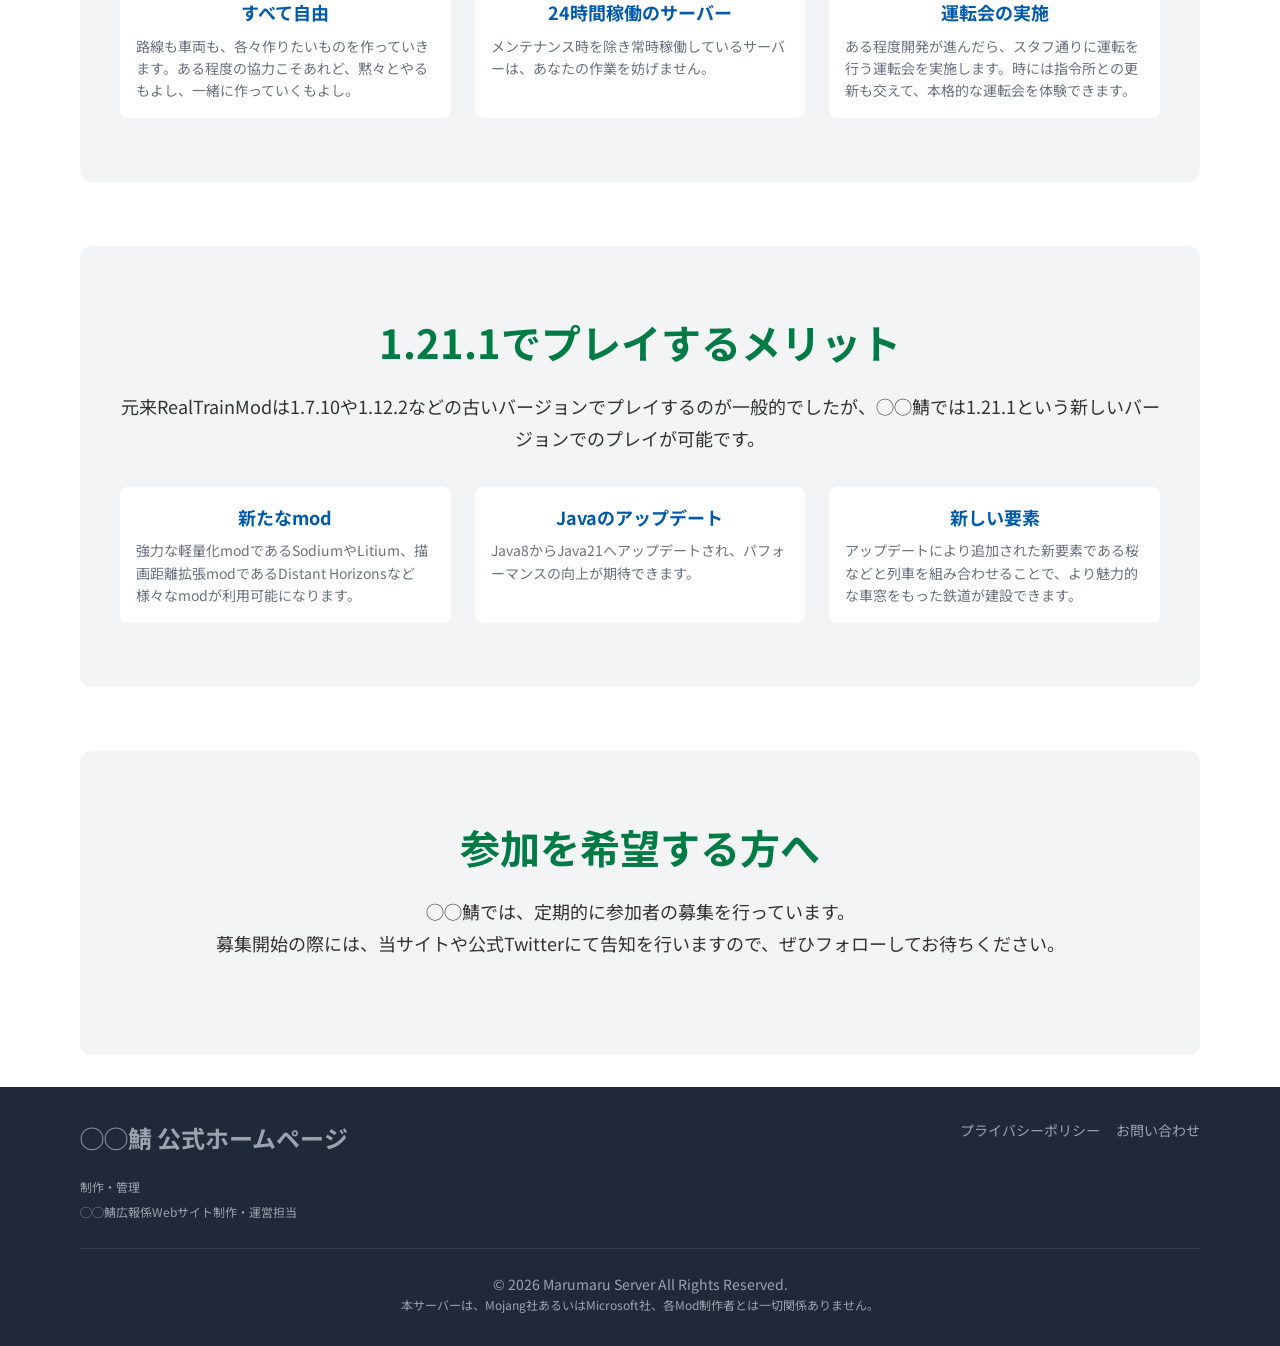
==== commit 6b0612ca: "72%完成" ====
--- a/index.html
+++ b/index.html
@@ -15,7 +15,7 @@
         <meta property="og:title" content="◯◯鯖 | ホーム">
         <meta property="og:description" content="1.21.1で0からつくる、理想の鉄路。">
         <meta property="og:url" content=""/>
-        <meta property="og:image" content="/img/ogp.png">
+        <meta property="og:image" content="/img/ogp.jpg">
         <meta property="og:type" content="website">
         <meta property="og:site_name" content="◯◯鯖 | ホーム">
         <meta name="twitter:card" content="summary_large_image">
@@ -32,7 +32,7 @@
 
         <div class="hero">
             <div class="hero-overlay"></div>
-            <img src="https://picsum.photos/1200/400?city" alt="都市の風景" class="hero-img">
+            <img src="/img/hero.jpg" alt="サーバーアイコン(仮)" class="hero-img">
             <div class="hero-content">
                 <h2>1.21.1で0からつくる RealTrainModUnofficialサーバー</h2>
                 <p>かつてない自由度で描かれる理想の鉄路が、いまここから。</p>
@@ -50,6 +50,7 @@
                 </h3>
                 <ul class="alert-list">
                     <li><strong>【新規参加について】</strong> ただいま募集はしておりません。第2期生の募集が開始されるまでお待ちください。</li>
+                    <li><strong>【当サイトについて】</strong> サーバーが開設して間もないため、内容に不十分なところがあります。ご了承ください。</li>
                 </ul>
             </div>
 
--- a/style.css
+++ b/style.css
@@ -75,6 +75,7 @@
 
 .main-header {
     padding: 16px 0;
+    background-color: #F4F1E2;
 }
 
 .main-header .container {
@@ -224,6 +225,7 @@
 }
 
 .layout-grid {
+    padding-top: 16px;
     display: flex;
     flex-direction: column;
     gap: 32px;
